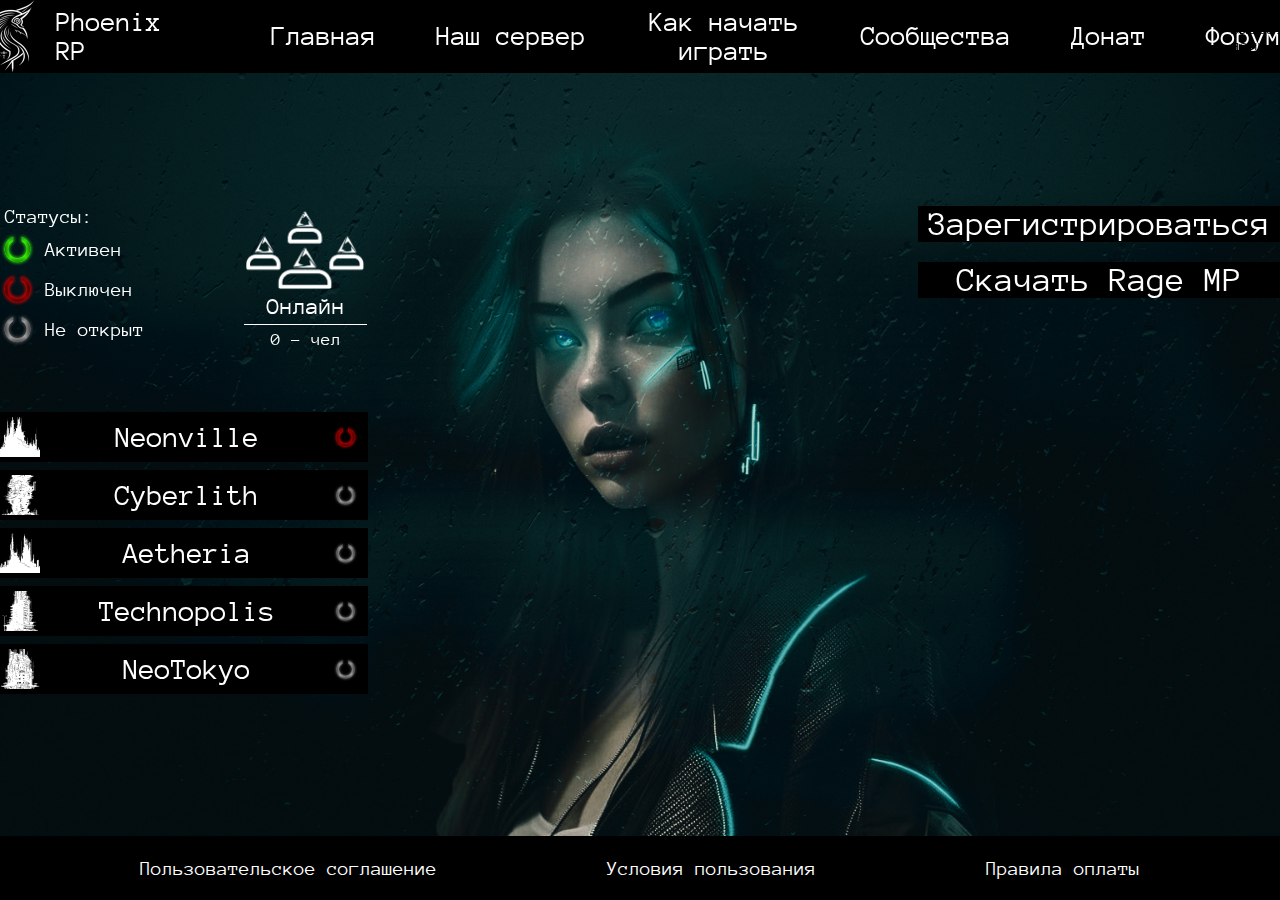
==== index.html @ 49d0f4a3 "Add files via upload" ====
<!DOCTYPE html>
<html lang="ru">
<head>
  <meta charset="UTF-8">
  <meta http-equiv="X-UA-Compatible" content="IE=edge">
  <meta name="viewport" content="width=device-width, initial-scale=1.0, maximum-scale=1, user-scalable=0">
  <link rel="stylesheet" href="css/styles.css">
  <link rel="preconnect" href="https://fonts.googleapis.com">
  <link rel="preconnect" href="https://fonts.gstatic.com" crossorigin>
  <link href="https://fonts.googleapis.com/css2?family=Anonymous+Pro:wght@400;700&display=swap" rel="stylesheet">
  <script src="scripts/script.js" defer></script>
  <link rel="icon" href="./img/logo-small.png" sizes="32x32" type="image/png">
  <title>Phoenix RP</title>
</head>
<body>  
  <div class="container">
    <nav class="nav">
      <div class="nav__wrapper">
        <div class="nav__title-wrapper">
          <img class="nav__logo" src="img/logo.png" alt="">
          <a href="index.html" class="nav__title">Phoenix RP</a>
        </div>
        <div class="nav__links">
          <ul class="nav__links-wrapper">
            <li class="nav__home"><img src="img/icons/ellipse.svg"> <a href="#home">Главная</a></li>
            <li class="nav__server"><img src="img/icons/ellipse.svg">  <a href="#features">Наш сервер</a></li>
            <li class="nav__how"><img src="img/icons/ellipse.svg">  <a href="#how">Как начать играть</a></li>
            <li class="nav__community"><img src="img/icons/ellipse.svg">  <a href="#community">Сообщества</a></li>
            <li class="nav__donate"><img src="img/icons/ellipse.svg">  <a href="#">Донат</a></li>
            <li class="nav__forum"><img src="img/icons/ellipse.svg">  <a href="#">Форум</a></li>
          </ul>
        </div>
        <div class="language__wrapper">
          <p>Выбрать язык</p>
        </div>
      </div>
    </nav>
    <aside class="aside">
      <div class="aside__wrapper">
        <p class="aside__agreement"><a href="#">Пользовательское соглашение</a></p>
        <p class="aside__terms"><a href="#">Условия пользования</a></p>
        <p class="aside__rules"><a href="#">Правила оплаты</a></p>
      </div>
    </aside>
    <section id="home" class="section home">
      <!-- <img class="home__img" src="img/fourth.png"> -->
      <div class="home__wrapper">
        <div class="home__servers">
          <div class="status__wrapper">
            <div class="home__statuses">
              <p class="status">Статусы:</p>
              <ul class="status__list">
                <li class="status__active"><img class="status__img" src="img/icons/status-green.png"> Активен</li>
                <li class="status__turnoff"><img class="status__img" src="img/icons/status-red.png"> Выключен</li>
                <li class="status__notopen"><img class="status__img off" src="img/icons/status-in-progress.png"> Не открыт</li>
              </ul>
            </div>
            <div class="servers__wrapper">
              <img class="servers__online-img" src="img/online.png">
              <p class="servers__online">Онлайн</p>
              <p class="servers__players">0 - чел</p>
            </div>
          </div>
          <div class="server__items">
            <div class="server__item">
              <img class="server__icon" src="img/icons/neonville.png">
              <p class="server__title">Neonville</p>
              <img class="server__status" src="img/icons/status-red.png">
            </div>
            <div class="server__item">
              <img class="server__icon" src="img/icons/cyberlith.png">
              <p class="server__title">Cyberlith</p>
              <img class="server__status" src="img/icons/status-in-progress.png">
            </div>
            <div class="server__item">
              <img class="server__icon" src="img/icons/aetheria.png">
              <p class="server__title">Aetheria</p>
              <img class="server__status" src="img/icons/status-in-progress.png">
            </div>
            <div class="server__item">
              <img class="server__icon" src="img/icons/techopolis.png">
              <p class="server__title">Technopolis</p>
              <img class="server__status" src="img/icons/status-in-progress.png">
            </div>
            <div class="server__item">
              <img class="server__icon" src="img/icons/neotokyo.png">
              <p class="server__title">NeoTokyo</p>
              <img class="server__status" src="img/icons/status-in-progress.png">
            </div>
          </div>
        </div>
        <div class="home__register">
          <p id="personalData__name" class="register__btn">Зарегистрироваться</p>
          <p class="register__download"><a target="_blank" href="https://rage.mp">Скачать Rage MP</a></p>
        </div>
      </div>
    </section>
    <section id="features" class="section features">
      <div class="features__wrapper">
        <h1 class="features__title">Особенности нашего сервера</h1>
        <div class="accordion__wrapper">
          <div class="accordion__item">
            <div class="accordion active">
              <p>Игровой опыт</p>
            </div>
            <div class="panel active" style="max-height: 375px;">
              <p class="panel__text">Уникальная и разнообразная система заданий и ивентов. Наш сервер Phoenix RP предлагает игрокам широкий спектр различных заданий и ивентов, которые позволяют им погрузиться в захватывающий и реалистичный игровой мир. Это включает в себя ролевые игры различных профессий, таких как полицейский, врач, грузчик или водитель такси, а также возможность участвовать в ограблениях и гонках.</p>
            </div>
          </div>
          
          <div class="accordion__item">
            <div class="accordion">
              <p>Качество</p>
            </div>
            <div class="panel">
              <p class="panel__text">Качественная и регулярно обновляемая игровая механика. Мы постоянно работаем над улучшением и обновлением игровой механики сервера, чтобы обеспечить высокое качество игрового процесса. Мы слушаем обратную связь от игроков и внедряем новые функции и улучшения, чтобы обеспечить наивысший уровень удовлетворения игроков.</p>
            </div>
          </div>
          
          <div class="accordion__item">
            <div class="accordion">
              <p>Поддержка</p>
            </div>
            <div class="panel">
              <p class="panel__text">Активное и дружелюбное сообщество игроков. Наш сервер имеет активное и дружелюбное сообщество игроков, которые всегда готовы помочь новичкам освоиться в игре и ответить на их вопросы. Мы сотрудничаем и взаимодействуем с нашими игроками, чтобы создать веселую и приятную атмосферу для всех.</p>
            </div>
          </div>
        </div>
      </div>
    </section>
    <section id="how" class="section how">
      <div class="how__wrapper">
        <h1 class="how__title">Как начать играть?</h1>
        <div class="how__items">
          <div class="how__item"> 
            <h2 class="how__item-title">Установка игры</h2>
            <p class="how__item-text">Установите лицензионную версии игры GTA 5 на свой компьютер, если она еще не установлена.</p>
          </div>
          <div class="how__item second">
            <div>
              <h2 class="how__item-title">Запуск Rage MP</h2>
              <p class="how__item-text">Скачайте и установите клиент Rage MP с официального сайта клиента.
              Запустите клиент Rage MP на своем компьютере.
              Введите ip сервера в строку поиска чтобы войти на сервер.</p>
            </div>
            <div class="how__download-wrapper">
              <a class="how__download" href="https://rage.mp">Скачать</a>
            </div>
          </div>
          <div class="how__item">
            <h2 class="how__item-title">Начало</h2>
            <p class="how__item-text">После успешного входа зарегистрируйтесь исоздайте своего персонажа, с которым хотите играть.
              Ознакомьтесь с правилами сервера, чтобы соблюдать их во время игры.</p>
          </div>
        </div>
        <p class="how__text">ГТА 5 РП (Ролевая Игра) - это модификация для популярной игры Grand Theft Auto V, которая позволяет игрокам участвовать в виртуальном мире, где они могут создать и развивать своего персонажа, выполнять разнообразные задания, взаимодействовать с другими игроками и игровыми персонажами, а также строить собственные истории и сценарии. В ГТА 5 РП игроки имеют возможность выбирать свои профессии, совершать преступления, работать в правоохранительных органах, создавать банды, управлять бизнесом и многое другое. Эта модификация позволяет игрокам испытать новый уровень реалистичности и свободы в мире игры.</p>
      </div>
    </section>
    <section id="community" class="section trailer">
      <div class="trailer__wrapper">
        <a href="#">
          <div class="video__wrapper">
            <h2 class="video__title">Трейлер нашего сервера</h2>
            <p class="video__watch">Смотреть</p>
            <img class="video__eye" src="img/eye.png">
            <p class="video__youtube">Youtube</p>
            <svg class="arrow__top-left" xmlns="http://www.w3.org/2000/svg" width="50" height="58" viewBox="0 0 50 58" fill="none">
              <path d="M50 29L0.499997 57.5788L0.5 0.421159L50 29Z" fill="white"/>
            </svg>
            <svg class="arrow__top-right" xmlns="http://www.w3.org/2000/svg" width="50" height="58" viewBox="0 0 50 58" fill="none">
              <path d="M50 29L0.499997 57.5788L0.5 0.421159L50 29Z" fill="white"/>
            </svg>
            <svg class="arrow__bottom-left" xmlns="http://www.w3.org/2000/svg" width="50" height="58" viewBox="0 0 50 58" fill="none">
              <path d="M50 29L0.499997 57.5788L0.5 0.421159L50 29Z" fill="white"/>
            </svg>
            <svg class="arrow__bottom-right" xmlns="http://www.w3.org/2000/svg" width="50" height="58" viewBox="0 0 50 58" fill="none">
              <path d="M50 29L0.499997 57.5788L0.5 0.421159L50 29Z" fill="white"/>
            </svg>
          </div>
        </a>
        <h3 class="subscribe__title">Подписывайся на наши источники!</h3>
        <div class="trailer__links">
          <a href="#">
            <div class="trailer__link">
              <p class="trailer__link-title">Вконтакте</p>
              <img class="link__img vk" src="img/vk.png">
            </div>
          </a>
          <a href="#">
            <div class="trailer__link">
              <p class="trailer__link-title">Дискорд</p>
              <img class="link__img ds" src="img/discord.png">
            </div>
          </a>
          <a href="#">
            <div class="trailer__link">
              <p class="trailer__link-title">Ютуб</p>
              <img class="link__img youtube" src="img/youtube.png">
            </div>
          </a>
        </div>
      </div>
    </section>
  </div>


  <div id="popup__name" class="popup__phone">
    <div class="popup__phone__body">
      <div class="popup__phone__content">
        <div class="popup__image-wrapper">
          <svg id="personalData__signup-close" class="popup__name__close-img"  xmlns="http://www.w3.org/2000/svg" width="26" height="26" viewBox="0 0 26 26" fill="none">
            <rect x="3.76636" y="1.86865" width="27.5035" height="2.80648" transform="rotate(45 3.76636 1.86865)" fill="white"/>
            <rect x="1.78198" y="21.3164" width="27.5035" height="2.80648" transform="rotate(-45 1.78198 21.3164)" fill="white"/>
            <path d="M23.9255 1.15105L23.2079 3.8623L21.2142 1.86862L23.9255 1.15105Z" fill="white"/>
            <path d="M23.8721 23.9589L21.215 23.2954L23.2087 21.3017L23.8721 23.9589Z" fill="white"/>
            <path d="M1.21843 1.305L3.77536 1.86825L1.78168 3.86193L1.21843 1.305Z" fill="white"/>
            <path d="M1.14712 23.9359L1.78469 21.3116L3.77148 23.2984L1.14712 23.9359Z" fill="white"/>
          </svg>
        </div>
        <div class="popup__name__text-wrapper">
          <h2 class="signup__title">Регистрация</h2>
          <form class="form__wrapper" action="">
            <div class="choose__server-wrapper">
              <p class="choose__server">Выберите сервер</p>
              <div class="server__dropdown">
                <div class="server-dropdown__item">
                  <img class="server-dropdown__img" src="img/icons/neonville.png" alt="Phoenix Rp Neonville">
                  <p class="server-dropdown-title server__neonville">Neonville</p>
                </div>
                <div class="server-dropdown__item">
                  <img class="server-dropdown__img" src="img/icons/cyberlith.png" alt="Phoenix Rp Cyberlith">
                  <p class="server-dropdown-title  server__cyberlith">Cyberlith</p>
                </div>
                <div class="server-dropdown__item">
                  <img class="server-dropdown__img" src="img/icons/aetheria.png" alt="Phoenix Rp Aetheria">
                  <p class="server-dropdown-title  server__aetheria">Aetheria</p>
                </div>
                <div class="server-dropdown__item">
                  <img class="server-dropdown__img" src="img/icons/techopolis.png" alt="Phoenix Rp Technopolis">
                  <p class="server-dropdown-title  server__technopolis">Technopolis</p>
                </div>
                <div class="server-dropdown__item">
                  <img class="server-dropdown__img" src="img/icons/neotokyo.png" alt="Phoenix Rp NeoTokyo">
                  <p class="server-dropdown-title  server__neotokyo">NeoTokyo</p>
                </div>
              </div>
            </div>
            <label class="label__login" for="login">Логин</label>
            <input class="input__login" id="login" type="text" placeholder="Придумайте логин">
            <label class="label__email" for="email">Почта</label>
            <input class="input__email" id="email" type="email" placeholder="Введите вашу почту">
            <label class="label__password" for="password">Пароль</label>
            <input class="input__password" id="password" type="password" placeholder="Придумайте пароль">
            <label class="label__repeat-password" for="repeat-password">Повторите пароль</label>
            <input class="input__repeat-password" id="repeat-password" type="password" placeholder="Повторите пароль">
            <div class="checkbox__wrapper">
              <!-- <input class="input__checkbox" id="checkbox" type="checkbox" name="" id=""> -->
              <label class="label__checkbox" for="checkbox">согласен с условиями пользования</label>
            </div>
            <input class="input__submit" type="submit" value="Зарегистрироваться">
          </form>
        </div>
      </div>
    </div>
  </div>
</body>
</html>
---- css/styles.css ----
/* RESET */
@import url('reset.css');
/* COMMON */
@import url('common.css');
/* MAIN */
@import url('main.css');
/* NAVBAR */
@import url('navbar.css');
/* POPUP SIGNUP */
@import url('signup.css')
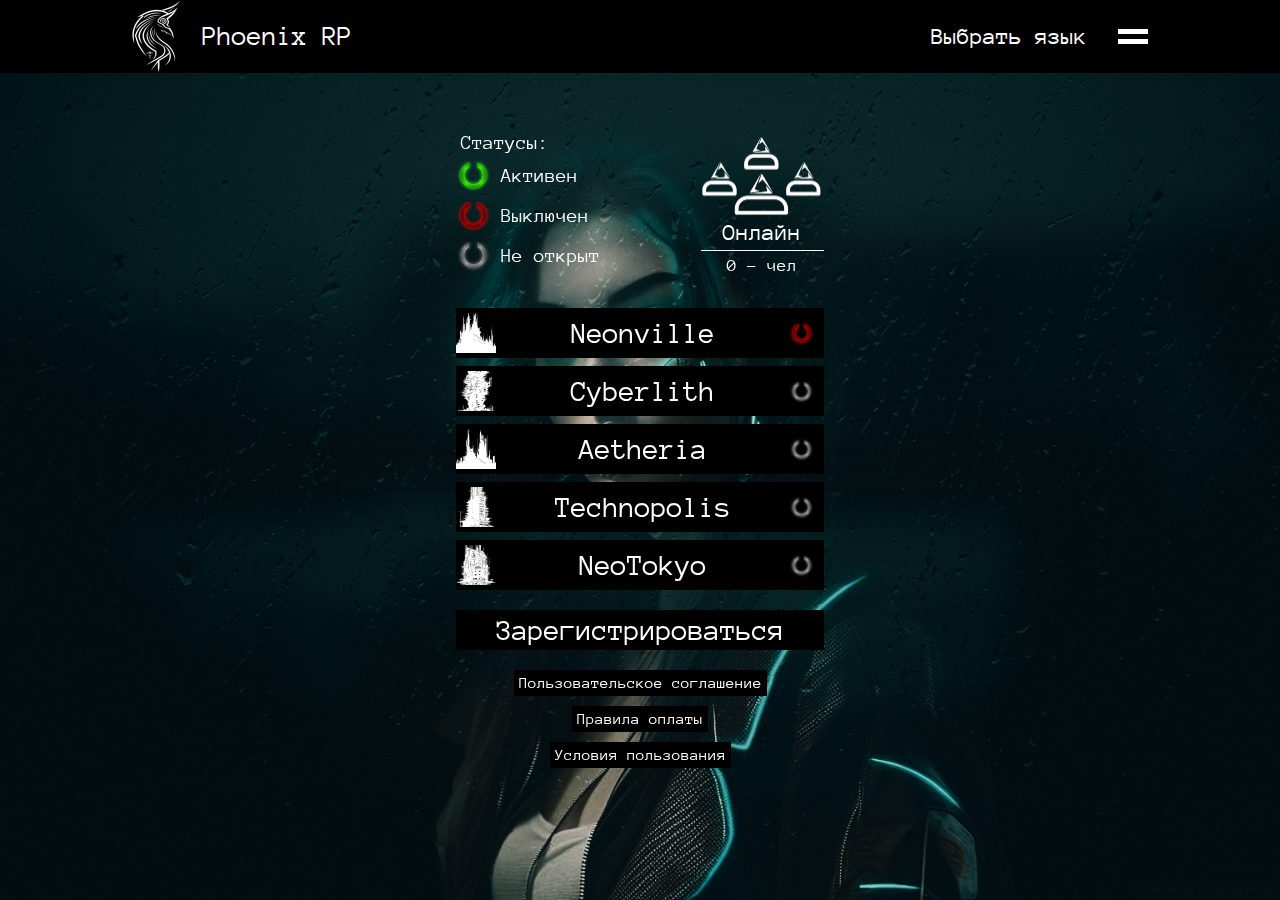
==== commit 88a10c98: "Add files via upload" ====
--- a/index.html
+++ b/index.html
@@ -17,7 +17,7 @@
     <nav class="nav">
       <div class="nav__wrapper">
         <div class="nav__title-wrapper">
-          <img class="nav__logo" src="img/logo.png" alt="">
+          <img class="nav__logo" src="img/logo.png">
           <a href="index.html" class="nav__title">Phoenix RP</a>
         </div>
         <div class="nav__links">
@@ -30,9 +30,28 @@
             <li class="nav__forum"><img src="img/icons/ellipse.svg">  <a href="#">Форум</a></li>
           </ul>
         </div>
+       <div class="nav__items">
         <div class="language__wrapper">
-          <p>Выбрать язык</p>
-        </div>
+          <div class="language__wrapper-inner">
+            <img id="ru-flag" src="img/icons/ru-flag.png">
+            <img id="en-flag" src="img/icons/en-flag.png">
+            <p class="language__choose">Выбрать язык</p>
+          </div>
+          <div class="language__items">
+            <div id="ru" class="language__item">
+              <img class="language__item-img" src="img/icons/ru-flag.png">
+              <p class="language">Русский</p>
+            </div>
+            <div id="en" class="language__item">
+              <img class="language__item-img" src="img/icons/en-flag.png">
+              <p class="language">English</p>
+            </div>
+          </div>
+        </div>
+        <div class="burger__wrapper">
+          <span class="burger__line"></span>
+        </div>
+       </div>
       </div>
     </nav>
     <aside class="aside">
@@ -43,7 +62,6 @@
       </div>
     </aside>
     <section id="home" class="section home">
-      <!-- <img class="home__img" src="img/fourth.png"> -->
       <div class="home__wrapper">
         <div class="home__servers">
           <div class="status__wrapper">
@@ -90,8 +108,15 @@
           </div>
         </div>
         <div class="home__register">
-          <p id="personalData__name" class="register__btn">Зарегистрироваться</p>
-          <p class="register__download"><a target="_blank" href="https://rage.mp">Скачать Rage MP</a></p>
+          <div class="personalData__wrapper">
+            <p id="personalData__name" class="register__btn">Зарегистрироваться</p>
+            <p class="register__download"><a target="_blank" href="https://rage.mp">Скачать Rage MP</a></p>
+          </div>
+          <div class="mobile__items">
+            <a href="#" class="mobile__item">Пользовательское соглашение</a>
+            <a href="#" class="mobile__item">Правила оплаты</a>
+            <a href="#" class="mobile__item">Условия пользования</a>
+          </div>
         </div>
       </div>
     </section>
@@ -183,13 +208,39 @@
           <a href="#">
             <div class="trailer__link">
               <p class="trailer__link-title">Вконтакте</p>
-              <img class="link__img vk" src="img/vk.png">
+              <!-- <img class="link__img vk" src="img/vk.png"> -->
+              <svg class="link__img vk" xmlns="http://www.w3.org/2000/svg" width="218" height="125" viewBox="0 0 218 125" fill="none">
+                <g clip-path="url(#clip0_349_259)">
+                  <path d="M1 2.59399H23.7652" stroke="white" stroke-width="2"/>
+                  <path d="M23.3525 2.38159L83 88.594" stroke="white" stroke-width="2"/>
+                  <path d="M82.4999 87.594C82.4999 87.594 92.5563 34.8744 99 1.09399" stroke="white" stroke-width="2"/>
+                  <path d="M125.02 1.49805H98.5195" stroke="white" stroke-width="2"/>
+                  <path d="M125.5 1L126 62.094" stroke="white" stroke-width="2"/>
+                  <path d="M158.723 72.9632L125.511 61.9319" stroke="white" stroke-width="2"/>
+                  <path d="M141 60.594L158.867 73.0584" stroke="white" stroke-width="2"/>
+                  <path d="M140.968 61.1525L175.56 2.39966" stroke="white" stroke-width="2"/>
+                  <path d="M175.133 2.63696H212" stroke="white" stroke-width="2"/>
+                  <path d="M211.571 2.87476L174.371 67.3087" stroke="white" stroke-width="2"/>
+                  <path d="M174.8 66.4939L216.8 122.494" stroke="white" stroke-width="2"/>
+                  <path d="M216 122.594H175.449" stroke="white" stroke-width="2"/>
+                  <path d="M175.814 122.755L151.179 96.4232L126.544 70.0913" stroke="white" stroke-width="2"/>
+                  <path d="M126.5 69.594L124.498 123.146" stroke="white" stroke-width="2"/>
+                  <path d="M124.906 123.648L66.6711 112.397" stroke="white" stroke-width="2"/>
+                  <path d="M1.42871 2.83667L67.0062 112.633" stroke="white" stroke-width="2"/>
+                </g>
+                <defs>
+                  <clipPath id="clip0_349_259">
+                    <rect width="218" height="125" fill="white"/>
+                  </clipPath>
+                </defs>
+              </svg>
             </div>
           </a>
           <a href="#">
             <div class="trailer__link">
               <p class="trailer__link-title">Дискорд</p>
-              <img class="link__img ds" src="img/discord.png">
+              <!-- <img class="link__img ds" src="img/discord.png"> -->
+             
             </div>
           </a>
           <a href="#">
@@ -263,5 +314,20 @@
       </div>
     </div>
   </div>
+
+
+  <div id="popup__burger" class="popup__burger">
+    <div class="popup__burger__body">
+      <div class="popup__burger__content">
+        <div class="popup__burger__text-wrapper">
+          <a href="#home" class="burger__item active">Главная</a>
+          <a href="#features" class="burger__item">Наш сервер</a>
+          <a href="#how" class="burger__item">Как начать играть</a>
+          <a href="#community" class="burger__item">Сообщества</a>
+          <a href="#" class="burger__item">Донат</a> 
+          <a href="#" class="burger__item">Форум</a>
+      </div>
+    </div>
+  </div>
 </body>
 </html>--- a/css/styles.css
+++ b/css/styles.css
@@ -7,4 +7,6 @@
 /* NAVBAR */
 @import url('navbar.css');
 /* POPUP SIGNUP */
-@import url('signup.css')
+@import url('signup.css');
+/* BURGER */
+@import url('burger.css');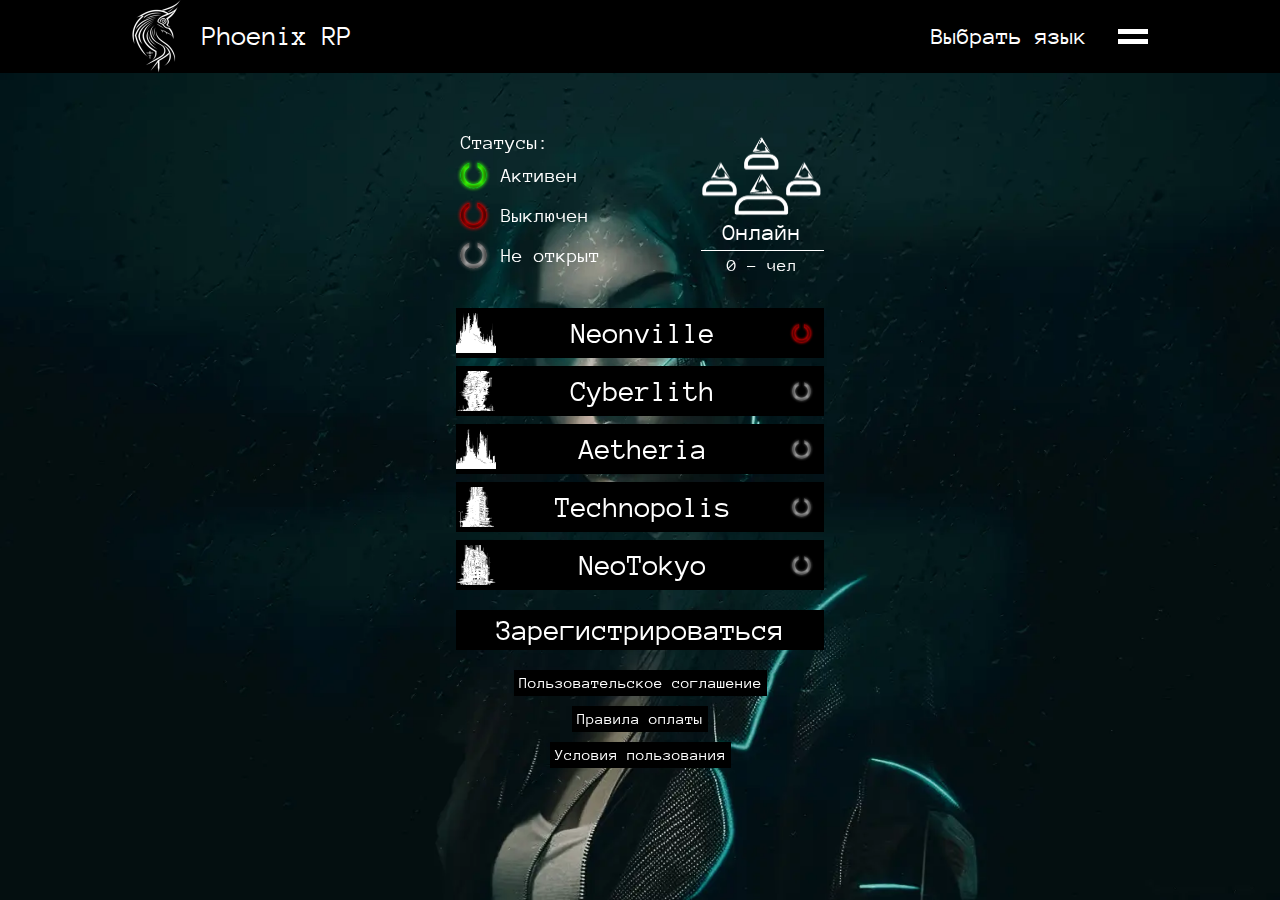
==== commit 5687cc55: "Add files via upload" ====
--- a/index.html
+++ b/index.html
@@ -26,8 +26,8 @@
             <li class="nav__server"><img src="img/icons/ellipse.svg">  <a href="#features">Наш сервер</a></li>
             <li class="nav__how"><img src="img/icons/ellipse.svg">  <a href="#how">Как начать играть</a></li>
             <li class="nav__community"><img src="img/icons/ellipse.svg">  <a href="#community">Сообщества</a></li>
-            <li class="nav__donate"><img src="img/icons/ellipse.svg">  <a href="#">Донат</a></li>
-            <li class="nav__forum"><img src="img/icons/ellipse.svg">  <a href="#">Форум</a></li>
+            <li class="nav__donate"><img src="img/icons/ellipse.svg"><a href="donate.html">Донат</a></li>
+            <li class="nav__forum"><img src="img/icons/ellipse.svg"><a href="#">Форум</a></li>
           </ul>
         </div>
        <div class="nav__items">
@@ -239,14 +239,64 @@
           <a href="#">
             <div class="trailer__link">
               <p class="trailer__link-title">Дискорд</p>
-              <!-- <img class="link__img ds" src="img/discord.png"> -->
-             
+              <!-- <img class="link__img ds" src="img/discord.svg"> -->
+              <svg class="link__img ds" xmlns="http://www.w3.org/2000/svg" width="228" height="158" viewBox="0 0 228 158" fill="none">
+                <g clip-path="url(#clip0_401_262)">
+                  <path d="M226.535 135.748L149.109 155.81L149.545 157.492L226.971 137.43L226.535 135.748Z" fill="white"/>
+                  <path d="M175.339 141.588L149.108 155.809L149.936 157.336L176.167 143.115L175.339 141.588Z" fill="white"/>
+                  <path d="M174.225 139.049L152.084 146.546L152.641 148.192L174.782 140.695L174.225 139.049Z" fill="white"/>
+                  <path d="M152.347 146.499L129.028 150.784L129.337 152.467L152.657 148.182L152.347 146.499Z" fill="white"/>
+                  <path d="M129.326 150.788L105.107 150.978L105.12 152.65L129.339 152.459L129.326 150.788Z" fill="white"/>
+                  <path d="M105.331 151.007L81.267 148.269L81.08 149.912L105.144 152.65L105.331 151.007Z" fill="white"/>
+                  <path d="M81.5663 148.368L58.5411 141.191L58.0626 142.726L81.0878 149.903L81.5663 148.368Z" fill="white"/>
+                  <path d="M58.7842 141.312L49.381 136.583L48.6707 137.995L58.0739 142.724L58.7842 141.312Z" fill="white"/>
+                  <path d="M47.8683 140.758L50.0398 136.956L48.6671 136.172L46.4956 139.974L47.8683 140.758Z" fill="white"/>
+                  <path d="M176.569 142.896L174.451 138.896L173.054 139.636L175.172 143.636L176.569 142.896Z" fill="white"/>
+                  <path d="M73.4421 155.331L48.066 139.067L47.213 140.398L72.5891 156.662L73.4421 155.331Z" fill="white"/>
+                  <path d="M72.968 155.049L1.12476 137.272L0.74802 138.794L72.5912 156.572L72.968 155.049Z" fill="white"/>
+                  <path d="M2.44409 108.41L0 138.762L1.23745 138.862L3.68154 108.51L2.44409 108.41Z" fill="white"/>
+                  <path d="M225.412 108.126L227.767 137.368L226.61 137.461L224.255 108.219L225.412 108.126Z" fill="white"/>
+                  <path d="M7.34433 78.8769L2.44275 108.458L3.67428 108.662L8.57586 79.0809L7.34433 78.8769Z" fill="white"/>
+                  <path d="M220.512 78.5929L225.414 108.174L224.257 108.366L219.356 78.7846L220.512 78.5929Z" fill="white"/>
+                  <path d="M17.323 49.8198L7.34497 78.8755L8.5169 79.2779L18.4949 50.2223L17.323 49.8198Z" fill="white"/>
+                  <path d="M210.64 49.8448L220.512 78.5911L219.385 78.978L209.514 50.2316L210.64 49.8448Z" fill="white"/>
+                  <path d="M29.5253 24.8786L17.3234 49.8301L18.4227 50.3677L30.6246 25.4162L29.5253 24.8786Z" fill="white"/>
+                  <path d="M198.353 24.5904L210.638 49.8416L209.567 50.3625L197.282 25.1114L198.353 24.5904Z" fill="white"/>
+                  <path d="M82.4613 0.530718L33.3749 20.4697L33.7617 21.4221L82.8481 1.48305L82.4613 0.530718Z" fill="white"/>
+                  <path d="M145.594 0.290074L194.469 20.1433L194.008 21.2771L145.133 1.42384L145.594 0.290074Z" fill="white"/>
+                  <path d="M89.6874 13.1617L82.8057 0.284424L81.7264 0.8612L88.6082 13.7385L89.6874 13.1617Z" fill="white"/>
+                  <path d="M138.169 12.8773L145.051 0L146.13 0.576776L139.249 13.4541L138.169 12.8773Z" fill="white"/>
+                  <path d="M103.607 11.0963L88.5182 12.9973L88.6589 14.1144L103.748 12.2133L103.607 11.0963Z" fill="white"/>
+                  <path d="M124.274 10.7612L103.61 11.1104L103.629 12.2091L124.292 11.8599L124.274 10.7612Z" fill="white"/>
+                  <path d="M124.254 10.7713L139.336 12.6714L139.202 13.7384L124.12 11.8383L124.254 10.7713Z" fill="white"/>
+                  <path d="M33.3857 20.4552L29.5293 24.8733L30.4123 25.6441L34.2687 21.2259L33.3857 20.4552Z" fill="white"/>
+                  <path d="M194.471 20.1707L198.327 24.5889L197.444 25.3596L193.588 20.9415L194.471 20.1707Z" fill="white"/>
+                  <path d="M97.1086 94.5C97.1086 105.396 89.3793 114 80.1086 114C70.838 114 63.1086 105.396 63.1086 94.5C63.1086 83.6043 70.838 75 80.1086 75C89.3793 75 97.1086 83.6043 97.1086 94.5Z" stroke="white" stroke-width="2"/>
+                  <path d="M163.109 94.5C163.109 105.396 155.379 114 146.109 114C136.838 114 129.109 105.396 129.109 94.5C129.109 83.6043 136.838 75 146.109 75C155.379 75 163.109 83.6043 163.109 94.5Z" stroke="white" stroke-width="2"/>
+                </g>
+                <defs>
+                  <clipPath id="clip0_401_262">
+                    <rect width="228" height="158" fill="white"/>
+                  </clipPath>
+                </defs>
+              </svg>
             </div>
           </a>
           <a href="#">
             <div class="trailer__link">
               <p class="trailer__link-title">Ютуб</p>
-              <img class="link__img youtube" src="img/youtube.png">
+              <svg class="link__img youtube" xmlns="http://www.w3.org/2000/svg" width="191" height="138" viewBox="0 0 191 138" fill="none">
+                <rect x="23" y="0.117188" width="142" height="7" fill="white"/>
+                <rect y="112.117" width="89" height="7" transform="rotate(-90 0 112.117)" fill="white"/>
+                <rect x="183" y="112.117" width="89" height="7" transform="rotate(-90 183 112.117)" fill="white"/>
+                <rect x="185.076" y="28.4688" width="33.9604" height="7.27652" transform="rotate(-137.397 185.076 28.4688)" fill="white"/>
+                <rect width="35.3677" height="7.27652" transform="matrix(-0.704682 0.709523 0.709523 0.704682 184.848 106.987)" fill="white"/>
+                <rect x="5.33228" y="107.117" width="33.9091" height="7.27652" transform="rotate(47.1222 5.33228 107.117)" fill="white"/>
+                <rect width="32.4988" height="8.29153" transform="matrix(0.702858 -0.71133 -0.71133 -0.702858 5.89807 28.9451)" fill="white"/>
+                <rect x="23" y="130.117" width="142" height="7" fill="white"/>
+                <path d="M77.5 38.8063L130 69.1172L77.5 99.4281L77.5 38.8063Z" stroke="white"/>
+                <path d="M80.5 44.0767L124.012 69.6172L80.5 95.1577L80.5 44.0767Z" stroke="white"/>
+              </svg>
             </div>
           </a>
         </div>
@@ -305,8 +355,8 @@
             <label class="label__repeat-password" for="repeat-password">Повторите пароль</label>
             <input class="input__repeat-password" id="repeat-password" type="password" placeholder="Повторите пароль">
             <div class="checkbox__wrapper">
-              <!-- <input class="input__checkbox" id="checkbox" type="checkbox" name="" id=""> -->
-              <label class="label__checkbox" for="checkbox">согласен с условиями пользования</label>
+              <input type="checkbox" class="custom-checkbox" id="checkbox" name="checkbox" value="yes">
+              <label class="checkbox__label" for="checkbox">согласен с условиями пользования</label>
             </div>
             <input class="input__submit" type="submit" value="Зарегистрироваться">
           </form>
@@ -324,7 +374,7 @@
           <a href="#features" class="burger__item">Наш сервер</a>
           <a href="#how" class="burger__item">Как начать играть</a>
           <a href="#community" class="burger__item">Сообщества</a>
-          <a href="#" class="burger__item">Донат</a> 
+          <a href="donate.html" class="burger__item">Донат</a> 
           <a href="#" class="burger__item">Форум</a>
       </div>
     </div>
